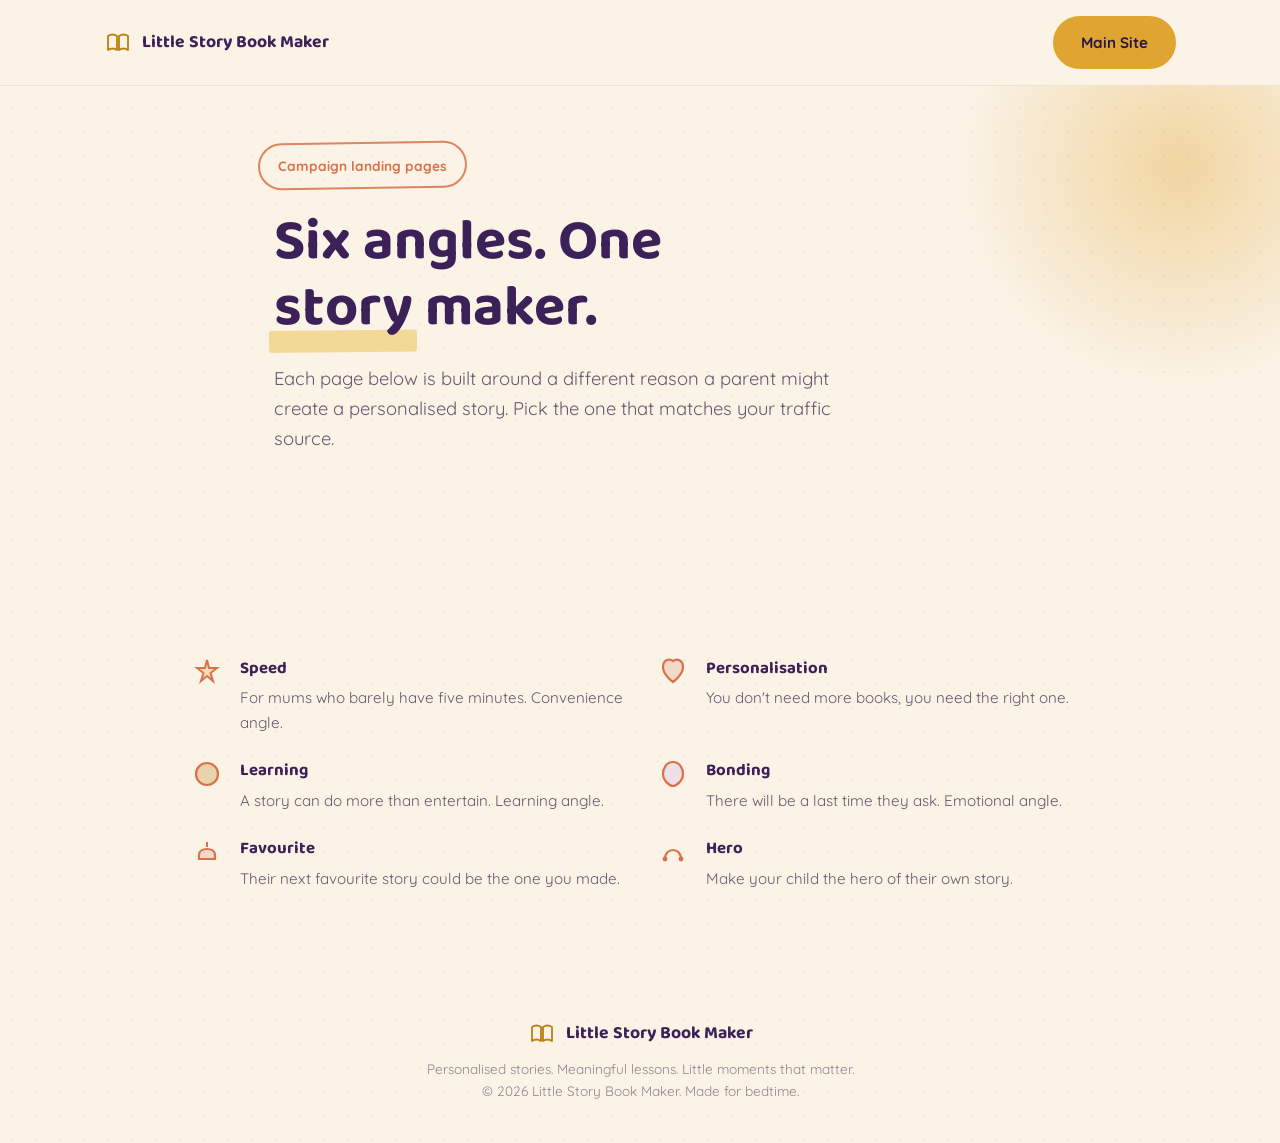
==== index.html @ 6eeacf62 "Add index.html to fix root 404 on live deploy Static host had no file to serve for / since all six c" ====
<!doctype html>
<html lang="en">
<head>
<meta charset="utf-8" />
<meta name="viewport" content="width=device-width, initial-scale=1" />
<title>Little Story Book Maker: Campaign Landing Pages</title>
<meta name="description" content="Personalised children's stories, made in minutes. Six landing pages, one for each campaign angle." />
<meta name="robots" content="noindex" />
<link rel="preconnect" href="https://fonts.googleapis.com" />
<link rel="preconnect" href="https://fonts.gstatic.com" crossorigin />
<link href="https://fonts.googleapis.com/css2?family=Baloo+2:wght@500;600;700;800&family=Quicksand:wght@500;600;700&display=swap" rel="stylesheet" />
<link rel="stylesheet" href="assets/brand.css" />
</head>
<body>

<nav class="nav">
  <div class="wrap">
    <span class="nav-brand"><svg class="nav-logo" viewBox="0 0 28 28" fill="none" aria-hidden="true"><path d="M4 7c3-2 6-2 9 0v14c-3-2-6-2-9 0Z" stroke="currentColor" stroke-width="1.8" stroke-linejoin="round"/><path d="M24 7c-3-2-6-2-9 0v14c3-2 6-2 9 0Z" stroke="currentColor" stroke-width="1.8" stroke-linejoin="round"/></svg>Little Story Book Maker</span>
    <a href="https://littlestorybookmaker.com/" class="btn btn-gold nav-cta">Main Site</a>
  </div>
</nav>

<header class="hero" id="top">
  <div class="wrap">
    <div>
      <span class="hero-kicker scribble">Campaign landing pages</span>
      <h1>Six angles. One <span class="hl">story</span> maker.</h1>
      <p class="hero-sub">Each page below is built around a different reason a parent might create a personalised story. Pick the one that matches your traffic source.</p>
    </div>
  </div>
</header>

<section>
  <div class="wrap">
    <ul class="notebook-list two-col" data-reveal style="max-width:900px;">
      <li>
        <svg class="icon" viewBox="0 0 34 34" fill="none"><path d="M17 5 L19 13 L27 13 L20.5 18 L23 26 L17 21 L11 26 L13.5 18 L7 13 L15 13 Z" stroke="currentColor" stroke-width="2" fill="var(--gold)" fill-opacity="0.25"/></svg>
        <div><h4><a href="/speed.html">Speed</a></h4><p>For mums who barely have five minutes. Convenience angle.</p></div>
      </li>
      <li>
        <svg class="icon" viewBox="0 0 34 34" fill="none"><path d="M17 6 C21 3 27 5 27 12 C27 20 17 27 17 27 C17 27 7 20 7 12 C7 5 13 3 17 6 Z" stroke="currentColor" stroke-width="2.2" fill="var(--coral)" fill-opacity="0.2"/></svg>
        <div><h4><a href="/personalised.html">Personalisation</a></h4><p>You don't need more books, you need the right one.</p></div>
      </li>
      <li>
        <svg class="icon" viewBox="0 0 34 34" fill="none"><circle cx="17" cy="17" r="11" stroke="currentColor" stroke-width="2.2" fill="var(--sand-deep)"/></svg>
        <div><h4><a href="/learning.html">Learning</a></h4><p>A story can do more than entertain. Learning angle.</p></div>
      </li>
      <li>
        <svg class="icon" viewBox="0 0 34 34" fill="none"><path d="M17 5 C24 5 27 12 27 17 C27 24 20 29 17 29 C14 29 7 24 7 17 C7 12 10 5 17 5 Z" stroke="currentColor" stroke-width="2.2" fill="var(--lavender)" fill-opacity="0.3"/></svg>
        <div><h4><a href="/bonding.html">Bonding</a></h4><p>There will be a last time they ask. Emotional angle.</p></div>
      </li>
      <li>
        <svg class="icon" viewBox="0 0 34 34" fill="none"><path d="M9 20 C9 12 25 12 25 20 L25 24 L9 24 Z" stroke="currentColor" stroke-width="2.2" fill="var(--coral)" fill-opacity="0.2"/><line x1="17" y1="7" x2="17" y2="12" stroke="currentColor" stroke-width="2"/></svg>
        <div><h4><a href="/favourite.html">Favourite</a></h4><p>Their next favourite story could be the one you made.</p></div>
      </li>
      <li>
        <svg class="icon" viewBox="0 0 34 34" fill="none"><path d="M9 24 C9 12 25 12 25 24" stroke="currentColor" stroke-width="2.2" fill="none"/><circle cx="9" cy="24" r="2.4" fill="var(--coral)"/><circle cx="25" cy="24" r="2.4" fill="var(--coral)"/></svg>
        <div><h4><a href="/hero.html">Hero</a></h4><p>Make your child the hero of their own story.</p></div>
      </li>
    </ul>
  </div>
</section>

<footer>
  <div class="wrap">
    <div class="nav-brand"><svg class="nav-logo" viewBox="0 0 28 28" fill="none" aria-hidden="true"><path d="M4 7c3-2 6-2 9 0v14c-3-2-6-2-9 0Z" stroke="currentColor" stroke-width="1.8" stroke-linejoin="round"/><path d="M24 7c-3-2-6-2-9 0v14c3-2 6-2 9 0Z" stroke="currentColor" stroke-width="1.8" stroke-linejoin="round"/></svg>Little Story Book Maker</div>
    <p>Personalised stories. Meaningful lessons. Little moments that matter.</p>
    <p>© 2026 Little Story Book Maker. Made for bedtime.</p>
  </div>
</footer>

<script src="assets/main.js"></script>
</body>
</html>
---- assets/brand.css ----
/* Little Story Book Maker — shared campaign brand system, v3
   Cream/sand storybook world: deep purple ink, gold accents.
   No illustrations — visual interest comes from motion: an ambient
   drifting glow behind each hero, a highlighter-pen underline that
   paints itself in, staggered card/list reveals, and button shimmer. */

:root {
  --cream: #fbf3e6;
  --sand: #f3e3c9;
  --sand-deep: #e9d3ab;
  --purple: #3c2159;
  --purple-deep: #2a1640;
  --purple-mid: #6b3fa0;
  --lavender: #cdb8ea;
  --lavender-soft: #e4d7f5;
  --gold: #e0a530;
  --gold-deep: #b9800f;
  --gold-soft: #f3d998;
  --coral: #d9714a;
  --leaf: #4d7c5f;
  --ink: #2a1640;
  --ink-soft: rgba(42, 22, 64, 0.7);
  --ink-faint: rgba(42, 22, 64, 0.5);
  --cloud: #fffdf8;

  --font-display: "Baloo 2", ui-rounded, "Segoe UI", sans-serif;
  --font-body: "Quicksand", "Segoe UI", sans-serif;

  --radius-lg: 28px;
  --radius-md: 18px;
  --radius-pill: 999px;

  --shadow-card: 0 18px 40px -18px rgba(42, 22, 64, 0.25);
  --dots: radial-gradient(rgba(60, 33, 89, 0.055) 1px, transparent 1.5px);
  --dots-dark: radial-gradient(rgba(255, 253, 248, 0.07) 1px, transparent 1.5px);
}

* {
  box-sizing: border-box;
}

html {
  scroll-behavior: smooth;
}

@media (prefers-reduced-motion: reduce) {
  html {
    scroll-behavior: auto;
  }
  * {
    animation-duration: 0.01ms !important;
    animation-iteration-count: 1 !important;
    transition-duration: 0.01ms !important;
    scroll-behavior: auto !important;
  }
}

body {
  margin: 0;
  background-color: var(--cream);
  background-image: var(--dots);
  background-size: 24px 24px;
  color: var(--ink);
  font-family: var(--font-body);
  font-size: 1.05rem;
  line-height: 1.65;
  -webkit-font-smoothing: antialiased;
  overflow-x: hidden;
}

img,
svg {
  max-width: 100%;
  display: block;
}

h1,
h2,
h3 {
  font-family: var(--font-display);
  color: var(--purple);
  line-height: 1.15;
  margin: 0;
  text-wrap: balance;
}

h1 {
  font-size: clamp(2.25rem, 4.6vw, 3.6rem);
  font-weight: 700;
}

h2 {
  font-size: clamp(1.75rem, 3.2vw, 2.5rem);
  font-weight: 700;
}

h3 {
  font-size: 1.35rem;
  font-weight: 700;
}

p {
  margin: 0;
}

a {
  color: inherit;
  text-decoration: none;
}

.eyebrow {
  font-family: var(--font-body);
  font-weight: 700;
  font-size: 0.78rem;
  letter-spacing: 0.18em;
  text-transform: uppercase;
  color: var(--gold-deep);
}

/* --- highlighted vocabulary word motif: paints itself in --- */
.hl {
  position: relative;
  white-space: nowrap;
  font-weight: 700;
  color: var(--purple);
}

.hl::after {
  content: "";
  position: absolute;
  left: -0.08em;
  right: -0.08em;
  bottom: 0.03em;
  height: 0.38em;
  background: var(--gold-soft);
  border-radius: 3px;
  z-index: -1;
  transform: scaleX(0) rotate(-0.6deg);
  transform-origin: left center;
  animation: paintIn 0.7s cubic-bezier(0.65, 0, 0.35, 1) 0.5s both;
}

.hl-lavender::after {
  background: var(--lavender-soft);
}

@keyframes paintIn {
  to {
    transform: scaleX(1) rotate(-0.6deg);
  }
}

/* --- hand-drawn scribble circle, replaces pill badges --- */
.scribble {
  position: relative;
  display: inline-block;
}

.scribble::before {
  content: "";
  position: absolute;
  inset: -0.5em -0.7em;
  border: 2px solid currentColor;
  border-radius: 52% 48% 51% 49% / 46% 53% 47% 54%;
  transform: rotate(-1.4deg);
  opacity: 0.85;
  z-index: -1;
}

@keyframes badgeBreathe {
  0%,
  100% {
    transform: scale(1) rotate(-1.4deg);
  }
  50% {
    transform: scale(1.06) rotate(-1.4deg);
  }
}

.plan-badge.scribble::before {
  animation: badgeBreathe 2.6s ease-in-out infinite;
}

/* --- layout shell --- */
.wrap {
  max-width: 1120px;
  margin: 0 auto;
  padding: 0 24px;
}

section {
  position: relative;
  padding: 88px 0;
}

@media (max-width: 640px) {
  section {
    padding: 64px 0;
  }
}

/* --- sticky nav --- */
.nav {
  position: sticky;
  top: 0;
  z-index: 40;
  background: rgba(251, 243, 230, 0.9);
  backdrop-filter: blur(10px);
  border-bottom: 1px solid rgba(42, 22, 64, 0.08);
  transition: box-shadow 0.25s ease, background 0.25s ease;
}

.nav.scrolled {
  background: rgba(251, 243, 230, 0.97);
  box-shadow: 0 8px 24px -16px rgba(42, 22, 64, 0.35);
}

.nav .wrap {
  display: flex;
  align-items: center;
  justify-content: space-between;
  gap: 12px;
  padding-top: 16px;
  padding-bottom: 16px;
}

.nav-brand {
  font-family: var(--font-display);
  font-weight: 700;
  font-size: 1.1rem;
  color: var(--purple);
  display: flex;
  align-items: center;
  gap: 10px;
  min-width: 0;
  white-space: nowrap;
  overflow: hidden;
  text-overflow: ellipsis;
}

.nav-logo {
  flex: none;
  width: 28px;
  height: 28px;
  color: var(--gold-deep);
}

.nav-cta {
  display: inline-flex;
  flex: none;
  white-space: nowrap;
}

@media (max-width: 640px) {
  .nav .nav-cta {
    display: none;
  }
  .nav-brand {
    font-size: 1.02rem;
  }
}

/* --- buttons --- */
.btn {
  position: relative;
  display: inline-flex;
  align-items: center;
  justify-content: center;
  gap: 8px;
  padding: 14px 28px;
  border-radius: var(--radius-pill);
  font-family: var(--font-body);
  font-weight: 700;
  font-size: 0.95rem;
  white-space: nowrap;
  border: none;
  cursor: pointer;
  overflow: hidden;
  transition: transform 0.2s ease, box-shadow 0.2s ease, background 0.2s ease;
}

.btn-gold {
  background: var(--gold);
  color: var(--purple-deep);
}

.btn-gold::before {
  content: "";
  position: absolute;
  inset: 0;
  background: linear-gradient(
    115deg,
    transparent 30%,
    rgba(255, 255, 255, 0.55) 48%,
    rgba(255, 255, 255, 0.55) 52%,
    transparent 70%
  );
  transform: translateX(-120%);
}

.btn-gold:hover {
  background: var(--gold-deep);
  transform: translateY(-3px);
  box-shadow: 0 14px 26px -10px rgba(185, 128, 15, 0.55);
}

.btn-gold:hover::before {
  transform: translateX(120%);
  transition: transform 0.7s ease;
}

.btn-gold:active {
  transform: translateY(-1px);
}

.btn-ghost {
  background: transparent;
  color: var(--purple);
  border: 2px solid rgba(60, 33, 89, 0.25);
}

.btn-ghost:hover {
  border-color: var(--purple);
  background: rgba(60, 33, 89, 0.05);
  transform: translateY(-2px);
}

.btn-block {
  width: 100%;
}

/* --- text link with drawn arrow, replaces second pill button --- */
.link-arrow {
  display: inline-flex;
  align-items: center;
  gap: 6px;
  font-weight: 700;
  color: var(--purple);
  border-bottom: 2px solid var(--gold);
  padding-bottom: 2px;
  transition: gap 0.15s ease, color 0.15s ease;
}

.link-arrow:hover {
  gap: 10px;
  color: var(--gold-deep);
}

/* --- hero: ambient drifting glow, no illustration --- */
.hero {
  position: relative;
  overflow: hidden;
  padding-top: 64px;
  padding-bottom: 80px;
}

.hero::before {
  content: "";
  position: absolute;
  top: -140px;
  right: -120px;
  width: 440px;
  height: 440px;
  border-radius: 50%;
  background: radial-gradient(circle, rgba(224, 165, 48, 0.38) 0%, rgba(224, 165, 48, 0) 70%);
  filter: blur(6px);
  animation: drift 13s ease-in-out infinite;
  pointer-events: none;
  z-index: 0;
}

.band-purple.hero::before {
  background: radial-gradient(circle, rgba(224, 165, 48, 0.3) 0%, rgba(224, 165, 48, 0) 70%);
}

@keyframes drift {
  0%,
  100% {
    transform: translate(0, 0);
  }
  50% {
    transform: translate(-24px, 22px);
  }
}

.hero .wrap {
  position: relative;
  z-index: 1;
  max-width: 780px;
}

.hero h1,
.hero .hero-kicker,
.hero .hero-sub,
.hero .hero-actions,
.hero .hero-note,
.hero .lede,
.hero > .wrap > div > p {
  opacity: 0;
  animation: heroRise 0.7s cubic-bezier(0.16, 1, 0.3, 1) both;
}

.hero .hero-kicker {
  animation-delay: 0.05s;
}
.hero h1 {
  animation-delay: 0.15s;
}
.hero .hero-sub,
.hero > .wrap > div > p:nth-of-type(1) {
  animation-delay: 0.28s;
}
.hero > .wrap > div > p:nth-of-type(2) {
  animation-delay: 0.36s;
}
.hero > .wrap > div > p:nth-of-type(3) {
  animation-delay: 0.44s;
}
.hero .hero-actions {
  animation-delay: 0.5s;
}

@keyframes heroRise {
  from {
    opacity: 0;
    transform: translateY(16px);
  }
  to {
    opacity: 1;
    transform: translateY(0);
  }
}

.hero-kicker {
  display: inline-block;
  font-weight: 700;
  font-size: 0.85rem;
  color: var(--coral);
  margin-bottom: 28px;
  padding: 6px 4px;
  line-height: 1.4;
}

.hero-kicker.scribble::before {
  inset: -8px -16px;
  border-radius: 999px;
  transform: rotate(-0.8deg);
}

.hero h1 {
  max-width: 16ch;
}

.hero-sub {
  margin-top: 22px;
  max-width: 52ch;
  font-size: 1.15rem;
  color: var(--ink-soft);
}

.hero-actions {
  margin-top: 34px;
  display: flex;
  flex-wrap: wrap;
  gap: 24px;
  align-items: center;
}

.hero-note {
  font-size: 0.85rem;
  color: var(--ink-faint);
}

/* --- reveal-on-scroll --- */
[data-reveal] {
  opacity: 0;
  transform: translateY(18px);
  transition: opacity 0.6s ease, transform 0.6s ease;
}

[data-reveal].is-visible {
  opacity: 1;
  transform: translateY(0);
}

/* --- generic content blocks --- */
.section-head {
  max-width: 640px;
  margin: 0 auto 48px;
  text-align: center;
}

.section-head.left {
  margin: 0 0 40px;
  text-align: left;
}

.lede {
  margin-top: 16px;
  font-size: 1.05rem;
  color: var(--ink-soft);
}

.point-list {
  list-style: none;
  margin: 28px 0 0;
  padding: 0;
  display: grid;
  gap: 14px;
}

.point-list li {
  display: flex;
  gap: 12px;
  align-items: flex-start;
  font-size: 1.02rem;
  color: var(--ink-soft);
}

.point-list li::before {
  content: "";
  flex: none;
  width: 8px;
  height: 8px;
  margin-top: 8px;
  border-radius: 50%;
  background: var(--gold);
}

/* --- step list: numbered heading + subheading, for real sequences --- */
.step-list {
  list-style: none;
  margin: 32px auto 0;
  padding: 0;
  max-width: 540px;
  display: grid;
  gap: 24px;
}

.step-list li {
  display: flex;
  gap: 18px;
  align-items: flex-start;
}

.step-list .step-num {
  flex: none;
  width: 36px;
  height: 36px;
  border-radius: 50%;
  background: var(--gold-soft);
  color: var(--purple);
  font-family: var(--font-display);
  font-weight: 700;
  font-size: 1.05rem;
  display: flex;
  align-items: center;
  justify-content: center;
}

.step-list h4 {
  font-family: var(--font-display);
  font-size: 1.08rem;
  color: var(--purple);
  margin: 0 0 3px;
}

.step-list p {
  color: var(--ink-soft);
  font-size: 0.95rem;
}

/* --- notebook list: small line-icon + label, staggered reveal --- */
.notebook-list {
  list-style: none;
  margin: 32px 0 0;
  padding: 0;
  display: grid;
  gap: 22px;
  max-width: 640px;
  margin-left: auto;
  margin-right: auto;
}

.notebook-list li {
  display: flex;
  gap: 16px;
  align-items: flex-start;
  opacity: 0;
  transform: translateY(14px);
  transition: opacity 0.5s ease, transform 0.5s ease;
}

.notebook-list.is-visible li,
[data-reveal].is-visible .notebook-list li {
  opacity: 1;
  transform: translateY(0);
}

.notebook-list.is-visible li:nth-child(1),
[data-reveal].is-visible .notebook-list li:nth-child(1) { transition-delay: 0.04s; }
.notebook-list.is-visible li:nth-child(2),
[data-reveal].is-visible .notebook-list li:nth-child(2) { transition-delay: 0.1s; }
.notebook-list.is-visible li:nth-child(3),
[data-reveal].is-visible .notebook-list li:nth-child(3) { transition-delay: 0.16s; }
.notebook-list.is-visible li:nth-child(4),
[data-reveal].is-visible .notebook-list li:nth-child(4) { transition-delay: 0.22s; }
.notebook-list.is-visible li:nth-child(5),
[data-reveal].is-visible .notebook-list li:nth-child(5) { transition-delay: 0.28s; }
.notebook-list.is-visible li:nth-child(6),
[data-reveal].is-visible .notebook-list li:nth-child(6) { transition-delay: 0.34s; }

.notebook-list.two-col {
  grid-template-columns: 1fr 1fr;
  column-gap: 32px;
  max-width: 640px;
}

@media (max-width: 640px) {
  .notebook-list.two-col {
    grid-template-columns: 1fr;
  }
}

.notebook-list .icon {
  flex: none;
  width: 34px;
  height: 34px;
  color: var(--coral);
  transition: transform 0.2s ease;
}

.notebook-list li:hover .icon {
  transform: scale(1.15) rotate(-6deg);
}

.notebook-list h4 {
  font-family: var(--font-display);
  font-size: 1.05rem;
  color: var(--purple);
  margin: 0 0 3px;
}

.notebook-list p {
  color: var(--ink-soft);
  font-size: 0.95rem;
}

.card-row {
  display: grid;
  gap: 20px;
  grid-template-columns: repeat(auto-fit, minmax(240px, 1fr));
  margin-top: 40px;
}

.card {
  --rot: 0deg;
  background: var(--cloud);
  border-radius: var(--radius-md);
  padding: 28px;
  box-shadow: var(--shadow-card);
  transform: rotate(var(--rot));
  opacity: 0;
  transition: transform 0.3s ease, box-shadow 0.3s ease, opacity 0.5s ease;
}

[data-reveal].is-visible .card {
  opacity: 1;
}

.card:nth-child(1) { --rot: 0.6deg; }
[data-reveal].is-visible .card:nth-child(1) { transition-delay: 0.04s; }
.card:nth-child(2) { --rot: -0.5deg; }
[data-reveal].is-visible .card:nth-child(2) { transition-delay: 0.1s; }
.card:nth-child(3) { --rot: 0.5deg; }
[data-reveal].is-visible .card:nth-child(3) { transition-delay: 0.16s; }
.card:nth-child(4) { --rot: -0.6deg; }
[data-reveal].is-visible .card:nth-child(4) { transition-delay: 0.22s; }

.card:hover {
  transform: rotate(0deg) translateY(-6px);
  box-shadow: 0 26px 44px -18px rgba(42, 22, 64, 0.32);
}

.card .icon {
  width: 34px;
  height: 34px;
  color: var(--coral);
  margin-bottom: 14px;
}

.card h3 {
  margin-bottom: 10px;
  font-size: 1.15rem;
}

.card p {
  color: var(--ink-soft);
  font-size: 0.98rem;
}

/* --- band sections --- */
.band-sand {
  background-color: var(--sand);
  background-image: var(--dots);
  background-size: 24px 24px;
}

.band-purple {
  background-color: var(--purple);
  background-image: var(--dots-dark);
  background-size: 24px 24px;
  color: var(--cloud);
}

.band-purple h1,
.band-purple h2,
.band-purple h3 {
  color: var(--cloud);
}

.band-purple .hero-kicker {
  color: var(--gold-soft);
}

.band-purple .hero-note {
  color: rgba(255, 253, 248, 0.55);
}

.band-purple .lede,
.band-purple p {
  color: rgba(255, 253, 248, 0.78);
}

.band-purple .hl {
  color: var(--gold-soft);
}

.band-purple .hl::after {
  background: rgba(224, 165, 48, 0.28);
}

/* --- pricing --- */
.pricing-grid {
  display: grid;
  gap: 44px;
  grid-template-columns: repeat(3, 1fr);
  margin-top: 56px;
  align-items: stretch;
}

.pricing-grid.two-up {
  grid-template-columns: repeat(2, 1fr);
  max-width: 720px;
  margin-left: auto;
  margin-right: auto;
}

@media (max-width: 900px) {
  .pricing-grid,
  .pricing-grid.two-up {
    grid-template-columns: 1fr;
    max-width: 420px;
    margin-left: auto;
    margin-right: auto;
  }
}

.plan {
  background: var(--cloud);
  border-radius: var(--radius-lg);
  padding: 32px 28px;
  border: 1px solid rgba(42, 22, 64, 0.08);
  display: flex;
  flex-direction: column;
  position: relative;
  transition: transform 0.25s ease, box-shadow 0.25s ease;
}

.plan:hover {
  transform: translateY(-6px);
  box-shadow: 0 26px 44px -18px rgba(42, 22, 64, 0.3);
}

.plan-badge {
  position: absolute;
  top: -18px;
  left: 28px;
  padding: 4px 6px;
  font-size: 0.7rem;
  font-weight: 700;
  letter-spacing: 0.04em;
  text-transform: uppercase;
  color: var(--purple);
  background: var(--cream);
}

.plan-name {
  font-family: var(--font-display);
  font-weight: 700;
  font-size: 1.3rem;
  color: var(--purple);
}

.plan-tagline {
  margin-top: 4px;
  font-weight: 700;
  font-size: 0.92rem;
  color: var(--gold-deep);
}

.plan-body {
  margin-top: 14px;
  flex: 1;
  font-size: 0.95rem;
  color: var(--ink-soft);
}

.plan-price {
  margin-top: 22px;
  font-family: var(--font-display);
  font-size: 2rem;
  font-weight: 700;
  color: var(--purple);
  font-variant-numeric: tabular-nums;
}

.plan-price span {
  font-family: var(--font-body);
  font-weight: 600;
  font-size: 0.8rem;
  color: var(--ink-faint);
  margin-left: 6px;
}

.plan .btn {
  margin-top: 22px;
}

.plan-lifetime {
  background: linear-gradient(180deg, rgba(224, 165, 48, 0.14), transparent 60%);
  border: 2px solid var(--gold);
  box-shadow: 0 24px 48px -20px rgba(224, 165, 48, 0.45);
  transform: scale(1.04);
  z-index: 1;
}

.plan-lifetime:hover {
  transform: scale(1.04) translateY(-6px);
}

.plan-lifetime .plan-badge {
  color: var(--gold-deep);
  background: var(--cream);
}

@media (max-width: 900px) {
  .plan-lifetime {
    transform: none;
    order: -1;
  }
  .plan-lifetime:hover {
    transform: translateY(-6px);
  }
}

/* --- FAQ accordion --- */
.faq {
  max-width: 760px;
  margin: 40px auto 0;
  display: grid;
  gap: 12px;
}

.faq details {
  background: var(--cloud);
  border-radius: var(--radius-md);
  padding: 6px 24px;
  box-shadow: var(--shadow-card);
  transition: box-shadow 0.2s ease;
}

.faq details[open] {
  box-shadow: 0 22px 40px -18px rgba(42, 22, 64, 0.28);
}

.faq summary {
  cursor: pointer;
  list-style: none;
  padding: 18px 0;
  font-family: var(--font-display);
  font-weight: 700;
  color: var(--purple);
  display: flex;
  justify-content: space-between;
  align-items: center;
  gap: 16px;
}

.faq summary::-webkit-details-marker {
  display: none;
}

.faq summary::after {
  content: "+";
  flex: none;
  font-size: 1.4rem;
  font-weight: 700;
  color: var(--gold-deep);
  transition: transform 0.2s ease;
}

.faq details[open] summary::after {
  transform: rotate(45deg);
}

.faq p {
  padding: 0 0 20px;
  color: var(--ink-soft);
  font-size: 0.96rem;
}

/* --- final CTA --- */
.final-cta {
  text-align: center;
}

.final-cta h2 {
  max-width: 22ch;
  margin: 0 auto;
}

.final-cta .lede {
  max-width: 48ch;
  margin-left: auto;
  margin-right: auto;
}

.final-cta .hero-actions {
  justify-content: center;
  margin-top: 32px;
}

/* --- footer --- */
footer {
  padding: 40px 0;
  text-align: center;
  color: var(--ink-faint);
  font-size: 0.85rem;
}

footer .nav-brand {
  justify-content: center;
  margin-bottom: 10px;
  white-space: normal;
  overflow: visible;
}
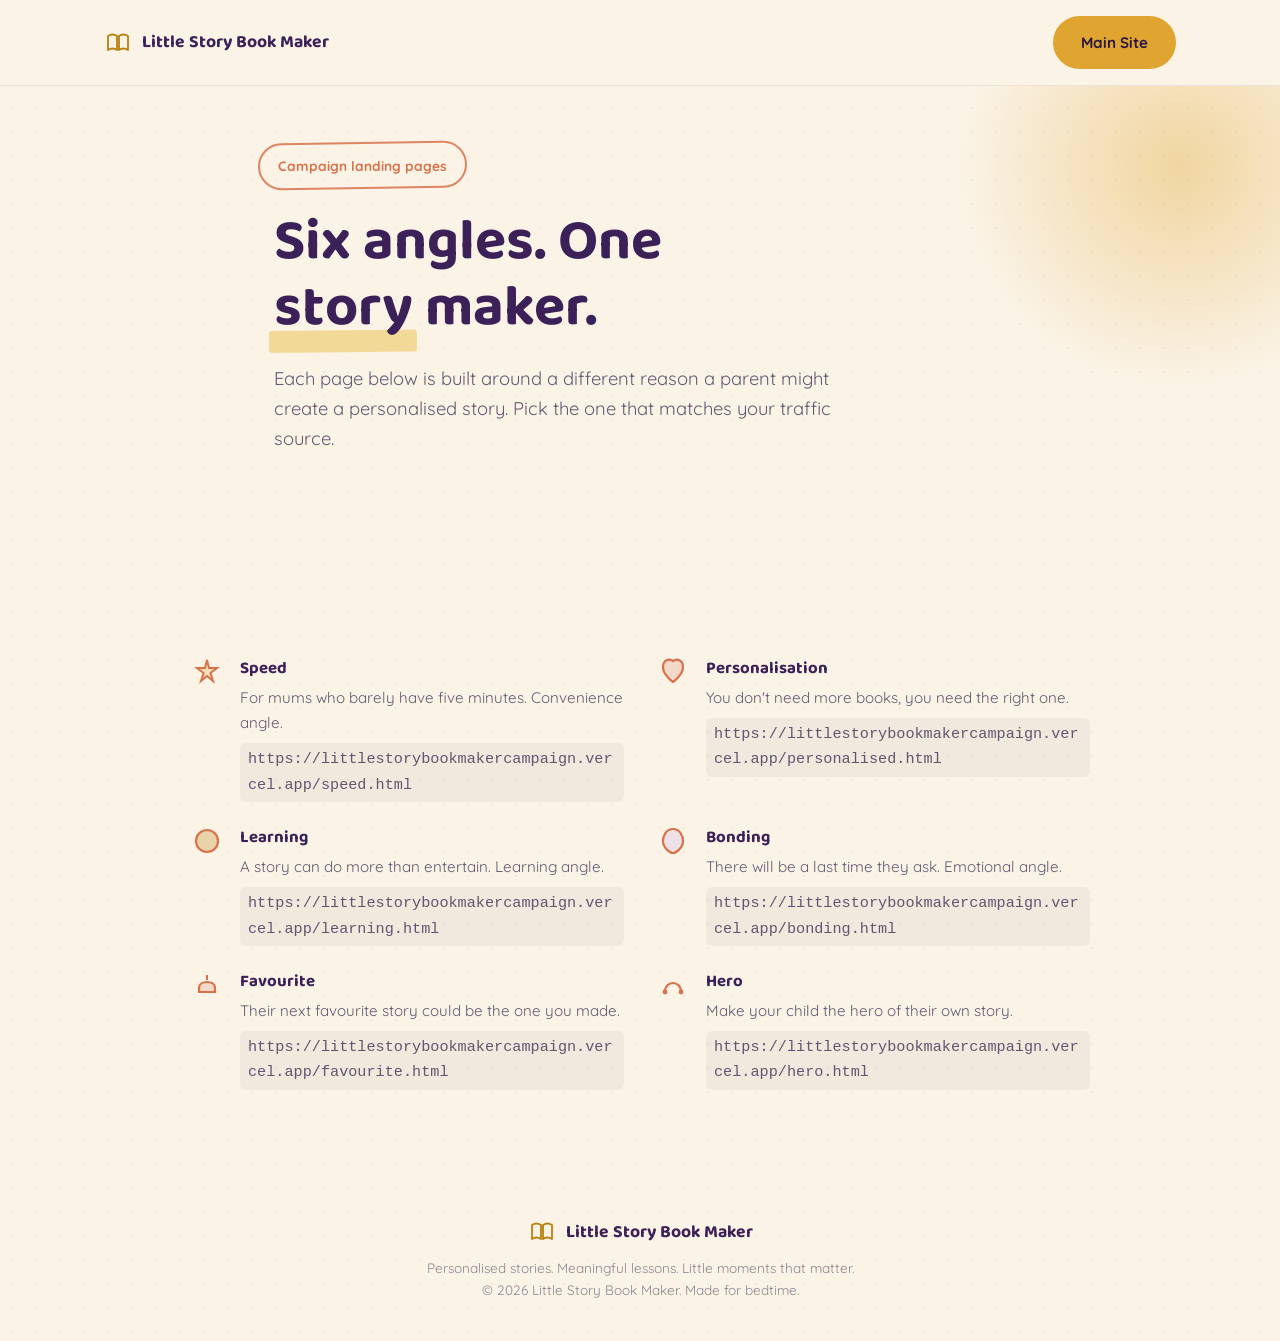
==== commit edef098c: "Add copyable full URLs under each campaign on index.html Each campaign entry now shows its full live" ====
--- a/index.html
+++ b/index.html
@@ -35,27 +35,27 @@
     <ul class="notebook-list two-col" data-reveal style="max-width:900px;">
       <li>
         <svg class="icon" viewBox="0 0 34 34" fill="none"><path d="M17 5 L19 13 L27 13 L20.5 18 L23 26 L17 21 L11 26 L13.5 18 L7 13 L15 13 Z" stroke="currentColor" stroke-width="2" fill="var(--gold)" fill-opacity="0.25"/></svg>
-        <div><h4><a href="/speed.html">Speed</a></h4><p>For mums who barely have five minutes. Convenience angle.</p></div>
+        <div><h4><a href="/speed.html">Speed</a></h4><p>For mums who barely have five minutes. Convenience angle.</p><p class="url-text">https://littlestorybookmakercampaign.vercel.app/speed.html</p></div>
       </li>
       <li>
         <svg class="icon" viewBox="0 0 34 34" fill="none"><path d="M17 6 C21 3 27 5 27 12 C27 20 17 27 17 27 C17 27 7 20 7 12 C7 5 13 3 17 6 Z" stroke="currentColor" stroke-width="2.2" fill="var(--coral)" fill-opacity="0.2"/></svg>
-        <div><h4><a href="/personalised.html">Personalisation</a></h4><p>You don't need more books, you need the right one.</p></div>
+        <div><h4><a href="/personalised.html">Personalisation</a></h4><p>You don't need more books, you need the right one.</p><p class="url-text">https://littlestorybookmakercampaign.vercel.app/personalised.html</p></div>
       </li>
       <li>
         <svg class="icon" viewBox="0 0 34 34" fill="none"><circle cx="17" cy="17" r="11" stroke="currentColor" stroke-width="2.2" fill="var(--sand-deep)"/></svg>
-        <div><h4><a href="/learning.html">Learning</a></h4><p>A story can do more than entertain. Learning angle.</p></div>
+        <div><h4><a href="/learning.html">Learning</a></h4><p>A story can do more than entertain. Learning angle.</p><p class="url-text">https://littlestorybookmakercampaign.vercel.app/learning.html</p></div>
       </li>
       <li>
         <svg class="icon" viewBox="0 0 34 34" fill="none"><path d="M17 5 C24 5 27 12 27 17 C27 24 20 29 17 29 C14 29 7 24 7 17 C7 12 10 5 17 5 Z" stroke="currentColor" stroke-width="2.2" fill="var(--lavender)" fill-opacity="0.3"/></svg>
-        <div><h4><a href="/bonding.html">Bonding</a></h4><p>There will be a last time they ask. Emotional angle.</p></div>
+        <div><h4><a href="/bonding.html">Bonding</a></h4><p>There will be a last time they ask. Emotional angle.</p><p class="url-text">https://littlestorybookmakercampaign.vercel.app/bonding.html</p></div>
       </li>
       <li>
         <svg class="icon" viewBox="0 0 34 34" fill="none"><path d="M9 20 C9 12 25 12 25 20 L25 24 L9 24 Z" stroke="currentColor" stroke-width="2.2" fill="var(--coral)" fill-opacity="0.2"/><line x1="17" y1="7" x2="17" y2="12" stroke="currentColor" stroke-width="2"/></svg>
-        <div><h4><a href="/favourite.html">Favourite</a></h4><p>Their next favourite story could be the one you made.</p></div>
+        <div><h4><a href="/favourite.html">Favourite</a></h4><p>Their next favourite story could be the one you made.</p><p class="url-text">https://littlestorybookmakercampaign.vercel.app/favourite.html</p></div>
       </li>
       <li>
         <svg class="icon" viewBox="0 0 34 34" fill="none"><path d="M9 24 C9 12 25 12 25 24" stroke="currentColor" stroke-width="2.2" fill="none"/><circle cx="9" cy="24" r="2.4" fill="var(--coral)"/><circle cx="25" cy="24" r="2.4" fill="var(--coral)"/></svg>
-        <div><h4><a href="/hero.html">Hero</a></h4><p>Make your child the hero of their own story.</p></div>
+        <div><h4><a href="/hero.html">Hero</a></h4><p>Make your child the hero of their own story.</p><p class="url-text">https://littlestorybookmakercampaign.vercel.app/hero.html</p></div>
       </li>
     </ul>
   </div>
--- a/assets/brand.css
+++ b/assets/brand.css
@@ -646,6 +646,20 @@
   font-size: 0.95rem;
 }
 
+.url-text {
+  margin-top: 8px;
+  font-family: ui-monospace, "SFMono-Regular", Menlo, Consolas, monospace;
+  font-size: 0.8rem;
+  color: var(--ink-faint);
+  word-break: break-all;
+  cursor: text;
+  user-select: all;
+  padding: 4px 8px;
+  background: rgba(60, 33, 89, 0.05);
+  border-radius: 6px;
+  display: inline-block;
+}
+
 .card-row {
   display: grid;
   gap: 20px;
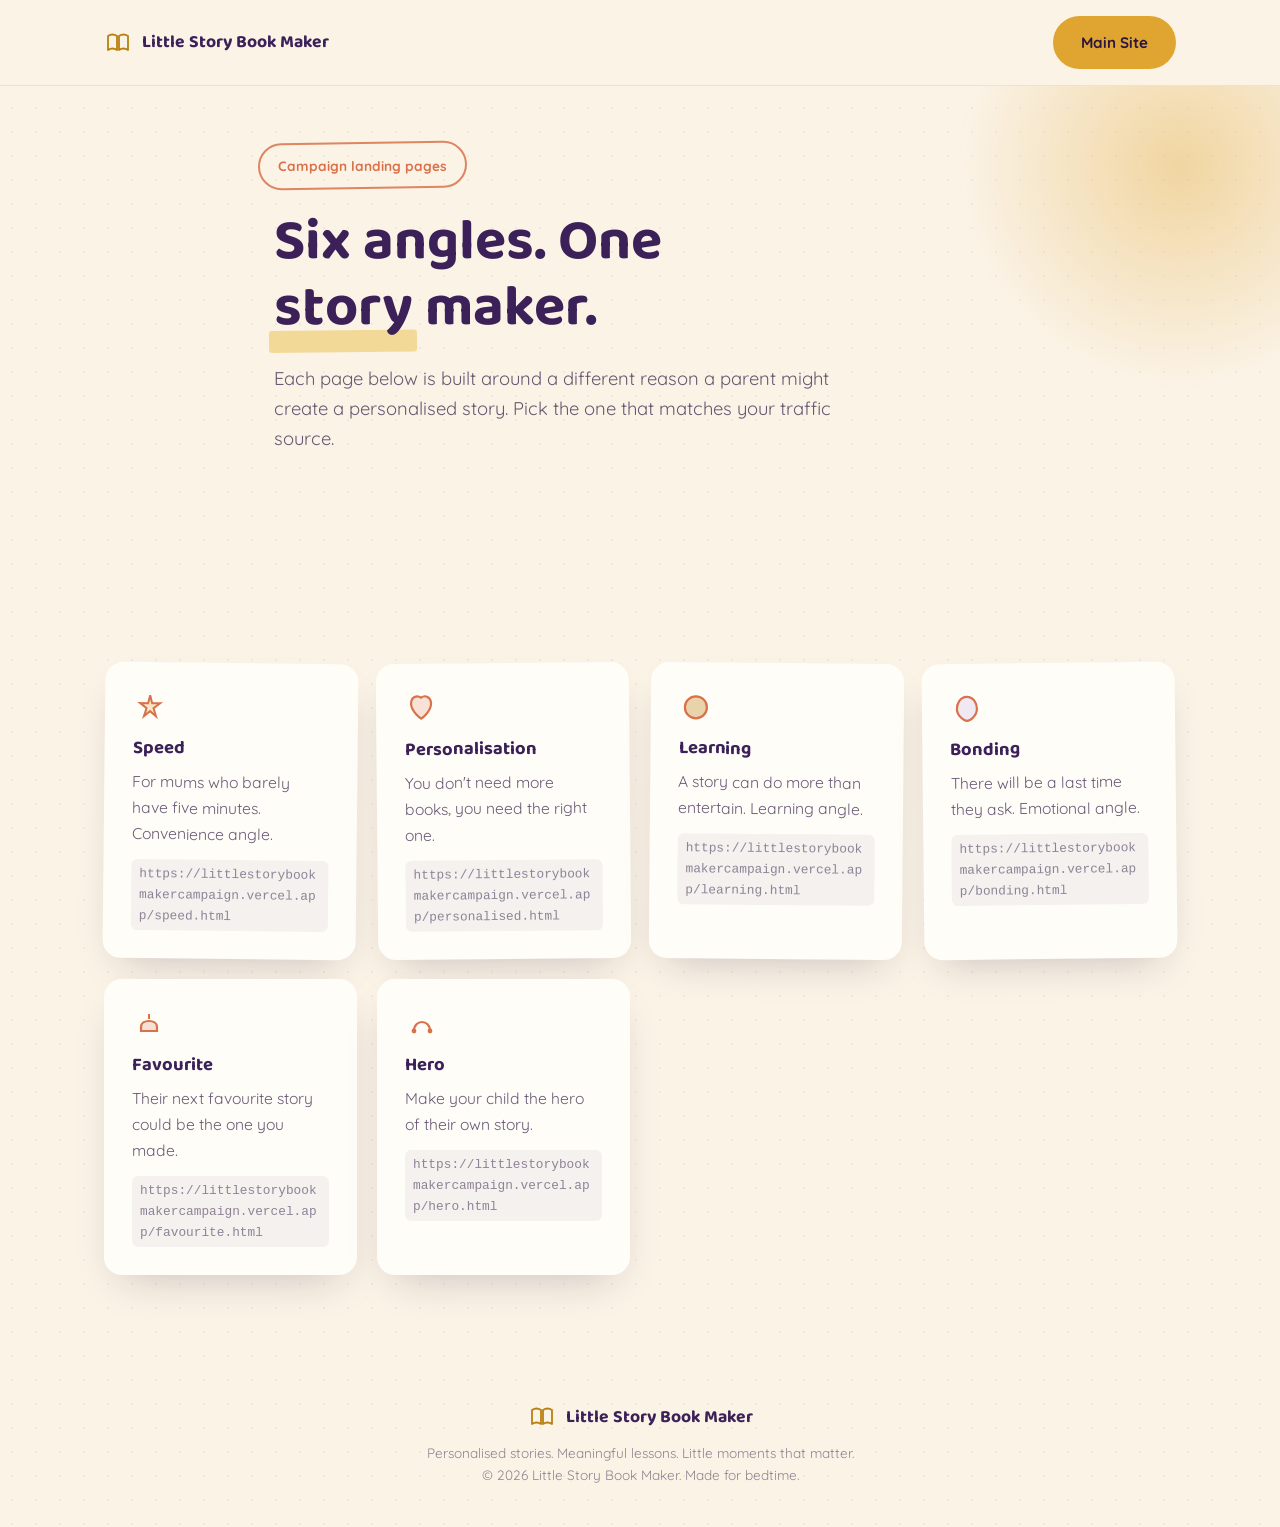
==== commit 45119178: "Redesign index.html campaigns as clickable cards Each campaign is now a card with its own icon, link" ====
--- a/index.html
+++ b/index.html
@@ -32,32 +32,44 @@
 
 <section>
   <div class="wrap">
-    <ul class="notebook-list two-col" data-reveal style="max-width:900px;">
-      <li>
+    <div class="card-row" data-reveal>
+      <div class="card">
         <svg class="icon" viewBox="0 0 34 34" fill="none"><path d="M17 5 L19 13 L27 13 L20.5 18 L23 26 L17 21 L11 26 L13.5 18 L7 13 L15 13 Z" stroke="currentColor" stroke-width="2" fill="var(--gold)" fill-opacity="0.25"/></svg>
-        <div><h4><a href="/speed.html">Speed</a></h4><p>For mums who barely have five minutes. Convenience angle.</p><p class="url-text">https://littlestorybookmakercampaign.vercel.app/speed.html</p></div>
-      </li>
-      <li>
+        <h3><a href="/speed.html">Speed</a></h3>
+        <p>For mums who barely have five minutes. Convenience angle.</p>
+        <a class="url-text" href="/speed.html">https://littlestorybookmakercampaign.vercel.app/speed.html</a>
+      </div>
+      <div class="card">
         <svg class="icon" viewBox="0 0 34 34" fill="none"><path d="M17 6 C21 3 27 5 27 12 C27 20 17 27 17 27 C17 27 7 20 7 12 C7 5 13 3 17 6 Z" stroke="currentColor" stroke-width="2.2" fill="var(--coral)" fill-opacity="0.2"/></svg>
-        <div><h4><a href="/personalised.html">Personalisation</a></h4><p>You don't need more books, you need the right one.</p><p class="url-text">https://littlestorybookmakercampaign.vercel.app/personalised.html</p></div>
-      </li>
-      <li>
+        <h3><a href="/personalised.html">Personalisation</a></h3>
+        <p>You don't need more books, you need the right one.</p>
+        <a class="url-text" href="/personalised.html">https://littlestorybookmakercampaign.vercel.app/personalised.html</a>
+      </div>
+      <div class="card">
         <svg class="icon" viewBox="0 0 34 34" fill="none"><circle cx="17" cy="17" r="11" stroke="currentColor" stroke-width="2.2" fill="var(--sand-deep)"/></svg>
-        <div><h4><a href="/learning.html">Learning</a></h4><p>A story can do more than entertain. Learning angle.</p><p class="url-text">https://littlestorybookmakercampaign.vercel.app/learning.html</p></div>
-      </li>
-      <li>
+        <h3><a href="/learning.html">Learning</a></h3>
+        <p>A story can do more than entertain. Learning angle.</p>
+        <a class="url-text" href="/learning.html">https://littlestorybookmakercampaign.vercel.app/learning.html</a>
+      </div>
+      <div class="card">
         <svg class="icon" viewBox="0 0 34 34" fill="none"><path d="M17 5 C24 5 27 12 27 17 C27 24 20 29 17 29 C14 29 7 24 7 17 C7 12 10 5 17 5 Z" stroke="currentColor" stroke-width="2.2" fill="var(--lavender)" fill-opacity="0.3"/></svg>
-        <div><h4><a href="/bonding.html">Bonding</a></h4><p>There will be a last time they ask. Emotional angle.</p><p class="url-text">https://littlestorybookmakercampaign.vercel.app/bonding.html</p></div>
-      </li>
-      <li>
+        <h3><a href="/bonding.html">Bonding</a></h3>
+        <p>There will be a last time they ask. Emotional angle.</p>
+        <a class="url-text" href="/bonding.html">https://littlestorybookmakercampaign.vercel.app/bonding.html</a>
+      </div>
+      <div class="card">
         <svg class="icon" viewBox="0 0 34 34" fill="none"><path d="M9 20 C9 12 25 12 25 20 L25 24 L9 24 Z" stroke="currentColor" stroke-width="2.2" fill="var(--coral)" fill-opacity="0.2"/><line x1="17" y1="7" x2="17" y2="12" stroke="currentColor" stroke-width="2"/></svg>
-        <div><h4><a href="/favourite.html">Favourite</a></h4><p>Their next favourite story could be the one you made.</p><p class="url-text">https://littlestorybookmakercampaign.vercel.app/favourite.html</p></div>
-      </li>
-      <li>
+        <h3><a href="/favourite.html">Favourite</a></h3>
+        <p>Their next favourite story could be the one you made.</p>
+        <a class="url-text" href="/favourite.html">https://littlestorybookmakercampaign.vercel.app/favourite.html</a>
+      </div>
+      <div class="card">
         <svg class="icon" viewBox="0 0 34 34" fill="none"><path d="M9 24 C9 12 25 12 25 24" stroke="currentColor" stroke-width="2.2" fill="none"/><circle cx="9" cy="24" r="2.4" fill="var(--coral)"/><circle cx="25" cy="24" r="2.4" fill="var(--coral)"/></svg>
-        <div><h4><a href="/hero.html">Hero</a></h4><p>Make your child the hero of their own story.</p><p class="url-text">https://littlestorybookmakercampaign.vercel.app/hero.html</p></div>
-      </li>
-    </ul>
+        <h3><a href="/hero.html">Hero</a></h3>
+        <p>Make your child the hero of their own story.</p>
+        <a class="url-text" href="/hero.html">https://littlestorybookmakercampaign.vercel.app/hero.html</a>
+      </div>
+    </div>
   </div>
 </section>
 
--- a/assets/brand.css
+++ b/assets/brand.css
@@ -647,17 +647,24 @@
 }
 
 .url-text {
-  margin-top: 8px;
+  margin-top: 12px;
   font-family: ui-monospace, "SFMono-Regular", Menlo, Consolas, monospace;
   font-size: 0.8rem;
   color: var(--ink-faint);
   word-break: break-all;
-  cursor: text;
+  cursor: pointer;
   user-select: all;
   padding: 4px 8px;
   background: rgba(60, 33, 89, 0.05);
   border-radius: 6px;
   display: inline-block;
+  transition: background 0.15s ease, color 0.15s ease;
+}
+
+.url-text:hover {
+  background: rgba(60, 33, 89, 0.1);
+  color: var(--purple);
+  text-decoration: underline;
 }
 
 .card-row {
